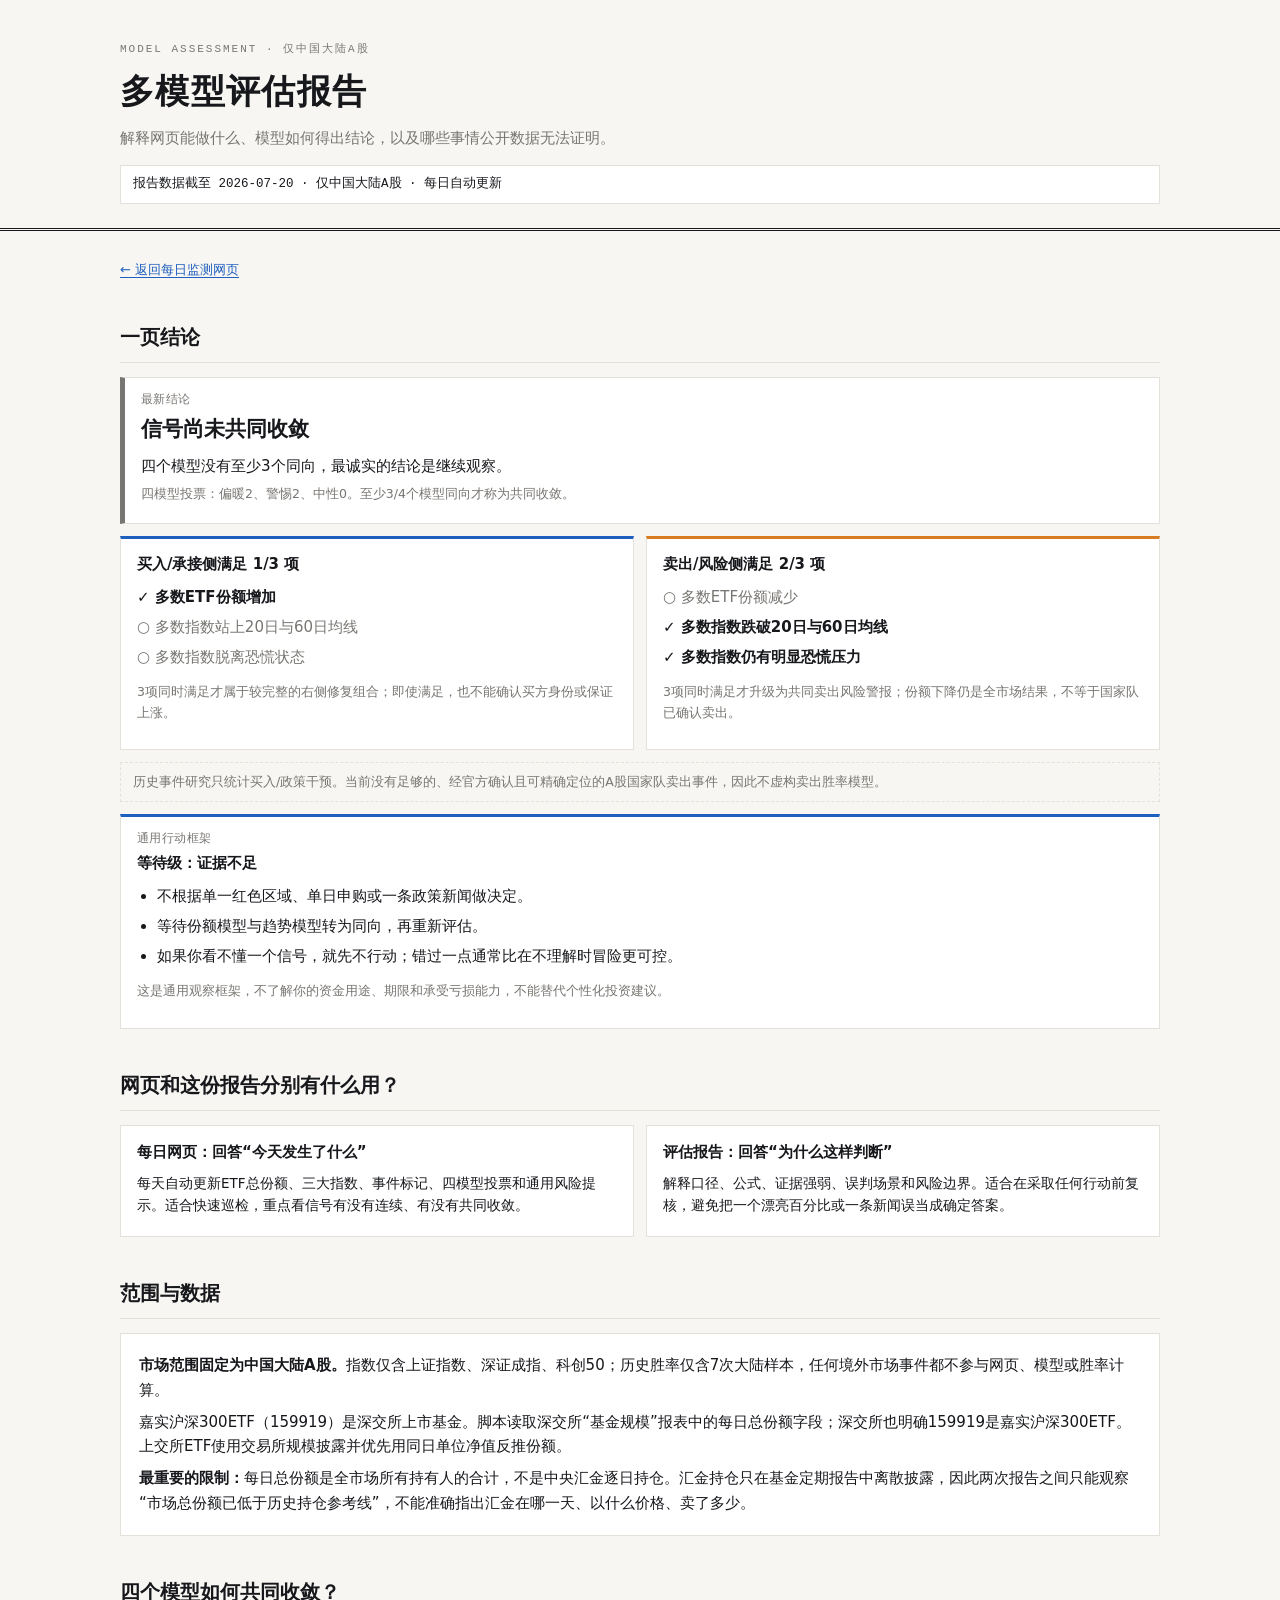
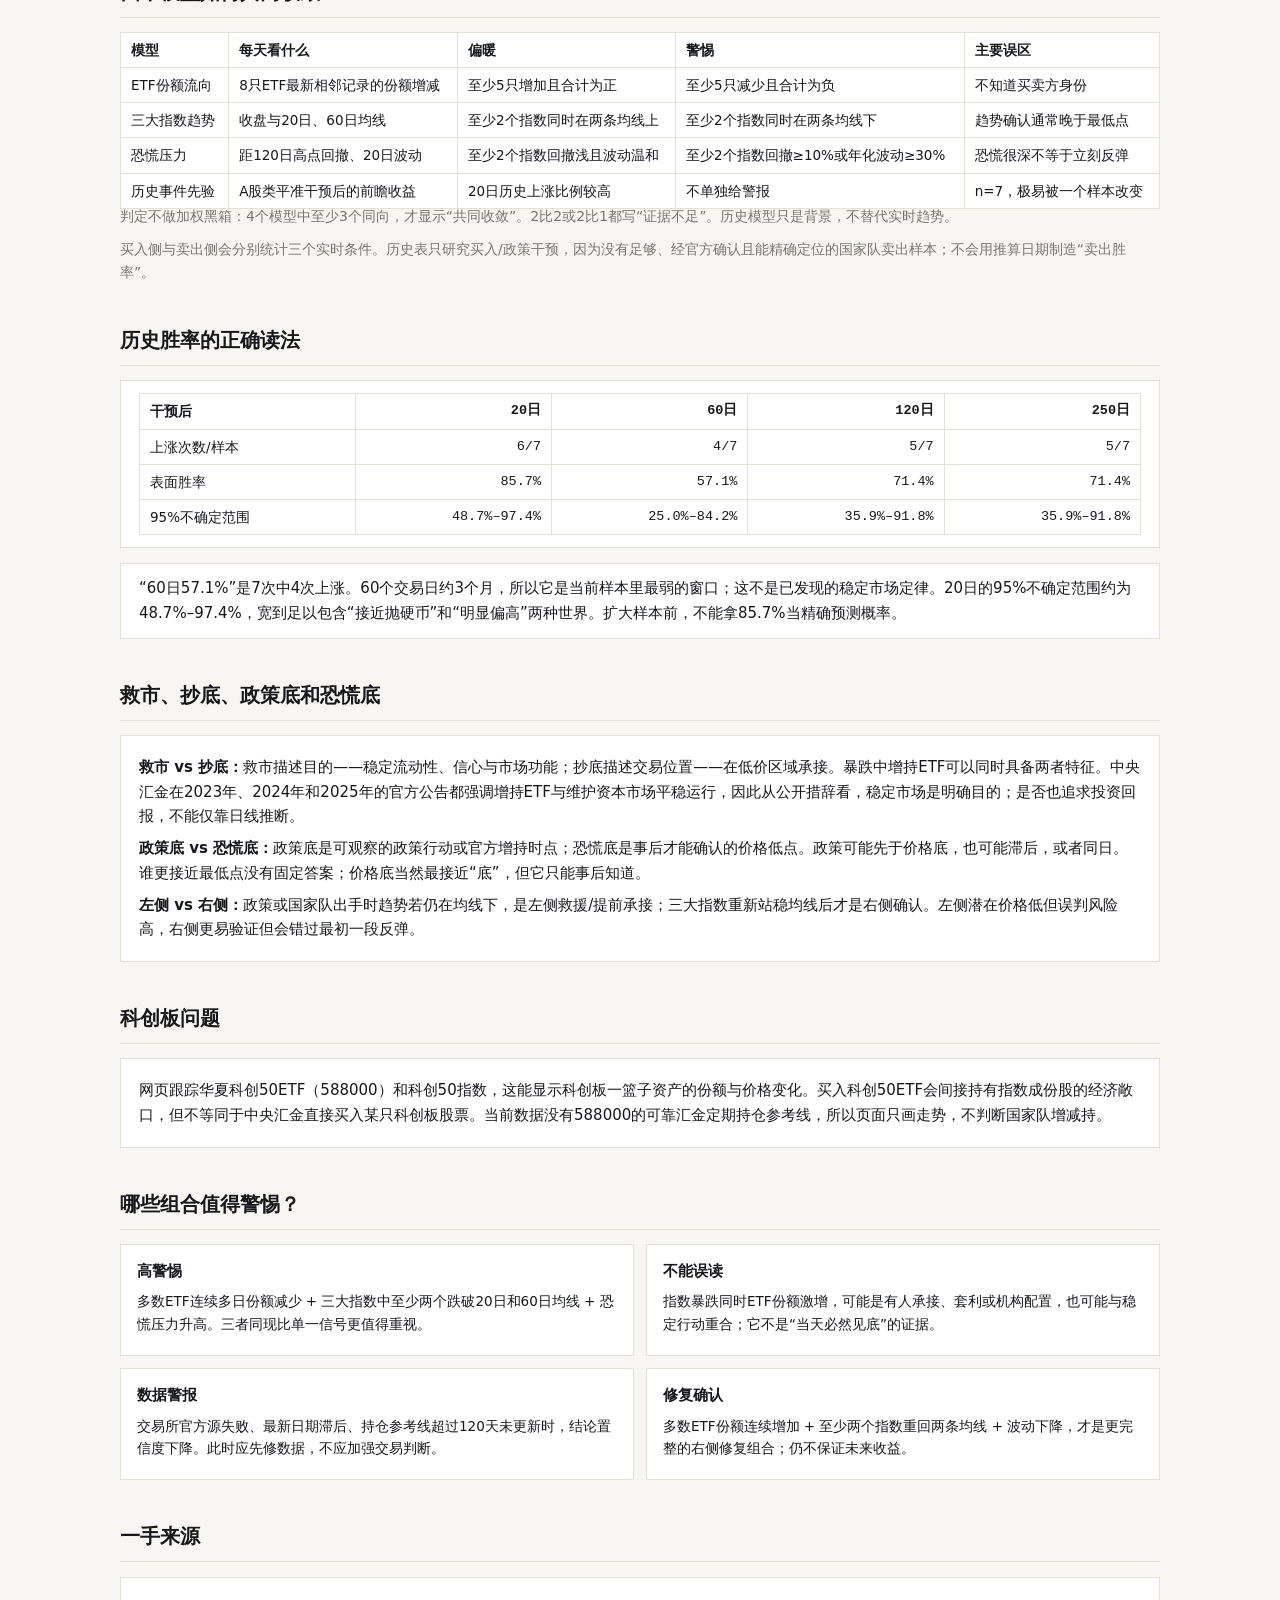
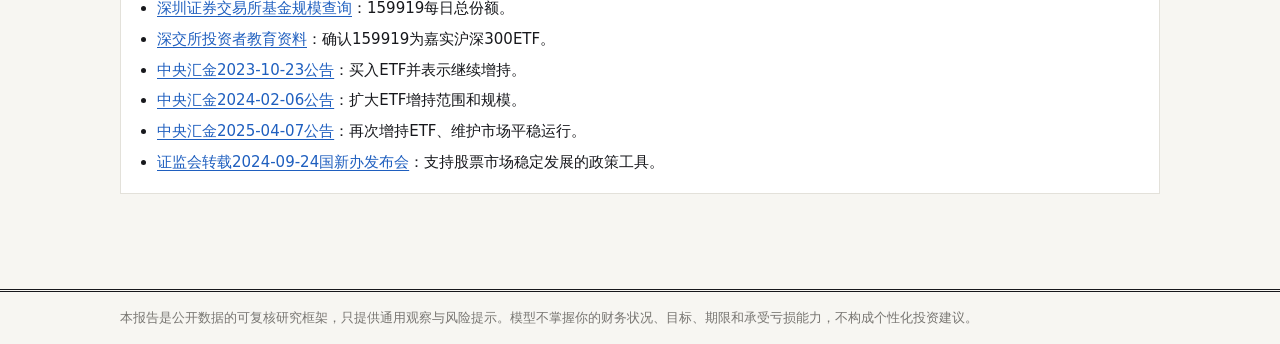
==== report.html @ 359e1cd1 "feat: add beginner-friendly two-sided A-share assessment" ====
<!DOCTYPE html>
<html lang="zh-CN">
<head>
<meta charset="UTF-8">
<meta name="viewport" content="width=device-width, initial-scale=1.0">
<title>A股平准干预 · 模型评估报告</title>
<link rel="stylesheet" href="assets/style.css">
</head>
<body>
<header class="masthead">
  <div class="masthead-inner">
    <p class="eyebrow">MODEL ASSESSMENT · 仅中国大陆A股</p>
    <h1>多模型评估报告</h1>
    <p class="subtitle">解释网页能做什么、模型如何得出结论，以及哪些事情公开数据无法证明。</p>
    <p class="statusline" id="report-status">读取最新评估中…</p>
  </div>
</header>

<main class="report-main">
  <p><a class="text-link" href="index.html">← 返回每日监测网页</a></p>

  <section aria-labelledby="r-summary">
    <h2 id="r-summary">一页结论</h2>
    <div id="report-summary" class="assessment"><p class="empty">加载中…</p></div>
  </section>

  <section aria-labelledby="r-purpose">
    <h2 id="r-purpose">网页和这份报告分别有什么用？</h2>
    <div class="explain-grid">
      <article class="explain-card">
        <h3>每日网页：回答“今天发生了什么”</h3>
        <p>每天自动更新ETF总份额、三大指数、事件标记、四模型投票和通用风险提示。适合快速巡检，重点看信号有没有连续、有没有共同收敛。</p>
      </article>
      <article class="explain-card">
        <h3>评估报告：回答“为什么这样判断”</h3>
        <p>解释口径、公式、证据强弱、误判场景和风险边界。适合在采取任何行动前复核，避免把一个漂亮百分比或一条新闻误当成确定答案。</p>
      </article>
    </div>
  </section>

  <section aria-labelledby="r-scope">
    <h2 id="r-scope">范围与数据</h2>
    <div class="report-prose">
      <p><strong>市场范围固定为中国大陆A股。</strong>指数仅含上证指数、深证成指、科创50；历史胜率仅含7次大陆样本，任何境外市场事件都不参与网页、模型或胜率计算。</p>
      <p>嘉实沪深300ETF（159919）是深交所上市基金。脚本读取深交所“基金规模”报表中的每日总份额字段；深交所也明确159919是嘉实沪深300ETF。上交所ETF使用交易所规模披露并优先用同日单位净值反推份额。</p>
      <p><strong>最重要的限制：</strong>每日总份额是全市场所有持有人的合计，不是中央汇金逐日持仓。汇金持仓只在基金定期报告中离散披露，因此两次报告之间只能观察“市场总份额已低于历史持仓参考线”，不能准确指出汇金在哪一天、以什么价格、卖了多少。</p>
    </div>
  </section>

  <section aria-labelledby="r-models">
    <h2 id="r-models">四个模型如何共同收敛？</h2>
    <div class="table-scroll">
      <table class="study-table model-table">
        <tr><th>模型</th><th>每天看什么</th><th>偏暖</th><th>警惕</th><th>主要误区</th></tr>
        <tr><td>ETF份额流向</td><td>8只ETF最新相邻记录的份额增减</td><td>至少5只增加且合计为正</td><td>至少5只减少且合计为负</td><td>不知道买卖方身份</td></tr>
        <tr><td>三大指数趋势</td><td>收盘与20日、60日均线</td><td>至少2个指数同时在两条均线上</td><td>至少2个指数同时在两条均线下</td><td>趋势确认通常晚于最低点</td></tr>
        <tr><td>恐慌压力</td><td>距120日高点回撤、20日波动</td><td>至少2个指数回撤浅且波动温和</td><td>至少2个指数回撤≥10%或年化波动≥30%</td><td>恐慌很深不等于立刻反弹</td></tr>
        <tr><td>历史事件先验</td><td>A股类平准干预后的前瞻收益</td><td>20日历史上涨比例较高</td><td>不单独给警报</td><td>n=7，极易被一个样本改变</td></tr>
      </table>
    </div>
    <p class="lead">判定不做加权黑箱：4个模型中至少3个同向，才显示“共同收敛”。2比2或2比1都写“证据不足”。历史模型只是背景，不替代实时趋势。</p>
    <p class="lead">买入侧与卖出侧会分别统计三个实时条件。历史表只研究买入/政策干预，因为没有足够、经官方确认且能精确定位的国家队卖出样本；不会用推算日期制造“卖出胜率”。</p>
  </section>

  <section aria-labelledby="r-history">
    <h2 id="r-history">历史胜率的正确读法</h2>
    <div id="report-history" class="report-prose"><p class="empty">加载中…</p></div>
    <p class="report-prose">“60日57.1%”是7次中4次上涨。60个交易日约3个月，所以它是当前样本里最弱的窗口；这不是已发现的稳定市场定律。20日的95%不确定范围约为48.7%–97.4%，宽到足以包含“接近抛硬币”和“明显偏高”两种世界。扩大样本前，不能拿85.7%当精确预测概率。</p>
  </section>

  <section aria-labelledby="r-rescue">
    <h2 id="r-rescue">救市、抄底、政策底和恐慌底</h2>
    <div class="report-prose">
      <p><strong>救市 vs 抄底：</strong>救市描述目的——稳定流动性、信心与市场功能；抄底描述交易位置——在低价区域承接。暴跌中增持ETF可以同时具备两者特征。中央汇金在2023年、2024年和2025年的官方公告都强调增持ETF与维护资本市场平稳运行，因此从公开措辞看，稳定市场是明确目的；是否也追求投资回报，不能仅靠日线推断。</p>
      <p><strong>政策底 vs 恐慌底：</strong>政策底是可观察的政策行动或官方增持时点；恐慌底是事后才能确认的价格低点。政策可能先于价格底，也可能滞后，或者同日。谁更接近最低点没有固定答案；价格底当然最接近“底”，但它只能事后知道。</p>
      <p><strong>左侧 vs 右侧：</strong>政策或国家队出手时趋势若仍在均线下，是左侧救援/提前承接；三大指数重新站稳均线后才是右侧确认。左侧潜在价格低但误判风险高，右侧更易验证但会错过最初一段反弹。</p>
    </div>
  </section>

  <section aria-labelledby="r-star">
    <h2 id="r-star">科创板问题</h2>
    <div class="report-prose">
      <p>网页跟踪华夏科创50ETF（588000）和科创50指数，这能显示科创板一篮子资产的份额与价格变化。买入科创50ETF会间接持有指数成份股的经济敞口，但不等同于中央汇金直接买入某只科创板股票。当前数据没有588000的可靠汇金定期持仓参考线，所以页面只画走势，不判断国家队增减持。</p>
    </div>
  </section>

  <section aria-labelledby="r-alert">
    <h2 id="r-alert">哪些组合值得警惕？</h2>
    <div class="alert-grid">
      <article class="explain-card"><h3>高警惕</h3><p>多数ETF连续多日份额减少 + 三大指数中至少两个跌破20日和60日均线 + 恐慌压力升高。三者同现比单一信号更值得重视。</p></article>
      <article class="explain-card"><h3>不能误读</h3><p>指数暴跌同时ETF份额激增，可能是有人承接、套利或机构配置，也可能与稳定行动重合；它不是“当天必然见底”的证据。</p></article>
      <article class="explain-card"><h3>数据警报</h3><p>交易所官方源失败、最新日期滞后、持仓参考线超过120天未更新时，结论置信度下降。此时应先修数据，不应加强交易判断。</p></article>
      <article class="explain-card"><h3>修复确认</h3><p>多数ETF份额连续增加 + 至少两个指数重回两条均线 + 波动下降，才是更完整的右侧修复组合；仍不保证未来收益。</p></article>
    </div>
  </section>

  <section aria-labelledby="r-sources">
    <h2 id="r-sources">一手来源</h2>
    <ul class="source-list">
      <li><a href="https://fund.szse.cn/marketdata/fundslist/index.html">深圳证券交易所基金规模查询</a>：159919每日总份额。</li>
      <li><a href="https://investor.szse.cn/institute/rules/t20230316_599258.html">深交所投资者教育资料</a>：确认159919为嘉实沪深300ETF。</li>
      <li><a href="https://www.huijin-inv.cn/huijin-inv/c100074/2023-10/1002226.shtml">中央汇金2023-10-23公告</a>：买入ETF并表示继续增持。</li>
      <li><a href="https://www.huijin-inv.cn/huijin-inv/c100077/2024-02/1002262.shtml">中央汇金2024-02-06公告</a>：扩大ETF增持范围和规模。</li>
      <li><a href="https://www.huijin-inv.cn/huijin-inv/SC20252/2025-04/1002841.shtml">中央汇金2025-04-07公告</a>：再次增持ETF、维护市场平稳运行。</li>
      <li><a href="https://www.csrc.gov.cn/csrc/c106311/c7508374/content.shtml">证监会转载2024-09-24国新办发布会</a>：支持股票市场稳定发展的政策工具。</li>
    </ul>
  </section>
</main>

<footer><p>本报告是公开数据的可复核研究框架，只提供通用观察与风险提示。模型不掌握你的财务状况、目标、期限和承受亏损能力，不构成个性化投资建议。</p></footer>
<script src="assets/report.js?v=20260721"></script>
</body>
</html>
---- assets/style.css ----
/* 平准基金观测站 —— 数据终端风格
   纸白/墨色为底，仅保留信号色：蓝(偏暖/政策) 红(恐慌) 橙(风险) 紫(政策事件) */
:root {
  --paper: #f7f6f2;
  --surface: #ffffff;
  --ink: #17181c;
  --muted: #787672;
  --line: #e3e1da;
  --blue: #1f5fbf;
  --red: #d23b3b;
  --orange: #d97b1f;
  --violet: #5b48b0;
  --mono: ui-monospace, "SF Mono", "Cascadia Mono", Consolas, monospace;
  --serif: "Songti SC", "Noto Serif SC", "SimSun", serif;
  --sans: system-ui, "PingFang SC", "Microsoft YaHei", "Noto Sans SC", sans-serif;
}
@media (prefers-color-scheme: dark) {
  :root {
    --paper: #101114; --surface: #1a1c20; --ink: #e8e7e3;
    --muted: #9a9891; --line: #2b2d33;
  }
}
* { box-sizing: border-box; }
body {
  margin: 0; background: var(--paper); color: var(--ink);
  font-family: var(--sans); line-height: 1.65; font-size: 15px;
}
.masthead { border-bottom: 3px double var(--ink); }
.masthead-inner { max-width: 1080px; margin: 0 auto; padding: 40px 20px 24px; }
.eyebrow {
  font-family: var(--mono); font-size: 11px; letter-spacing: .18em;
  color: var(--muted); margin: 0 0 6px;
}
h1 { font-family: var(--serif); font-size: 34px; margin: 0 0 6px; letter-spacing: .04em; }
.subtitle { margin: 0; color: var(--muted); }
.statusline {
  font-family: var(--mono); font-size: 12.5px; margin: 14px 0 0;
  padding: 8px 12px; background: var(--surface); border: 1px solid var(--line);
}
main { max-width: 1080px; margin: 0 auto; padding: 8px 20px 40px; }
.scope-banner {
  margin: 18px 0 0; padding: 12px 15px; background: color-mix(in srgb, var(--blue) 7%, var(--surface));
  border-left: 4px solid var(--blue); font-size: 13.5px;
}
h2 {
  font-family: var(--serif); font-size: 20px; margin: 40px 0 14px;
  padding-bottom: 8px; border-bottom: 1px solid var(--line);
}
.h-note { font-family: var(--sans); font-size: 12.5px; font-weight: 400; color: var(--muted); margin-left: 8px; }
.section-heading { display: flex; align-items: baseline; justify-content: space-between; gap: 16px; border-bottom: 1px solid var(--line); margin-top: 40px; }
.section-heading h2 { border: 0; margin: 0; }
.text-link, .lead a { color: var(--blue); text-underline-offset: 3px; }
.text-link { font-size: 13px; white-space: nowrap; }
.lead { color: var(--muted); font-size: 14px; margin: -4px 0 14px; }
.cards { display: grid; grid-template-columns: repeat(auto-fit, minmax(190px, 1fr)); gap: 12px; margin-top: 24px; }
.card { background: var(--surface); border: 1px solid var(--line); padding: 14px 16px; }
.card .k { font-size: 12.5px; color: var(--muted); margin: 0 0 2px; }
.card .v { font-family: var(--mono); font-size: 22px; margin: 0; }
.card .v.red { color: var(--red); }
.chart-grid { display: grid; grid-template-columns: repeat(auto-fit, minmax(440px, 1fr)); gap: 16px; }
.chart-grid.one-col { grid-template-columns: 1fr; }
.chart-box { background: var(--surface); border: 1px solid var(--line); padding: 10px 6px 2px; }
.chart-box .chart-title { font-size: 13.5px; margin: 2px 10px 0; display: flex; justify-content: space-between; gap: 12px; }
.chart-box .chart-title .badge { font-family: var(--mono); font-size: 12px; color: var(--red); }
.chart-meta { display: flex; flex-direction: column; align-items: flex-end; line-height: 1.35; }
.source-note { color: var(--muted); font-size: 10.5px; white-space: nowrap; }
.chart { width: 100%; height: 260px; }
.chart.tall { height: 340px; }
.explain-grid, .model-grid { display: grid; grid-template-columns: repeat(2, minmax(0, 1fr)); gap: 12px; }
.explain-card, .model-card, .star-note, .action-guide, .verdict {
  background: var(--surface); border: 1px solid var(--line); padding: 14px 16px;
}
.explain-card h3, .model-card h3, .star-note h3, .action-guide h3, .verdict h3 {
  font-size: 15px; margin: 0 0 7px;
}
.explain-card p, .model-card p, .star-note p { margin: 6px 0; font-size: 13.5px; }
.term, .rule, .boundary { color: var(--muted); font-size: 12.5px !important; }
.assessment { display: grid; gap: 12px; }
.two-sided-grid { display: grid; grid-template-columns: repeat(2, minmax(0, 1fr)); gap: 12px; }
.side-card { background: var(--surface); border: 1px solid var(--line); border-top: 3px solid var(--blue); padding: 13px 16px; }
.side-card.sell { border-top-color: var(--orange); }
.side-card h3 { font-size: 15px; margin: 0 0 7px; }
.side-card ul { list-style: none; margin: 8px 0; padding: 0; }
.side-card li { margin: 5px 0; }
.side-card .met { font-weight: 650; }
.side-card .not-met { color: var(--muted); }
.history-boundary { margin: 0; padding: 9px 12px; color: var(--muted); border: 1px dashed var(--line); font-size: 12.5px; }
.verdict { border-left: 5px solid var(--muted); }
.verdict.repair { border-left-color: var(--blue); }
.verdict.risk { border-left-color: var(--red); }
.verdict h3 { font-family: var(--serif); font-size: 21px; }
.verdict p { margin: 5px 0; }
.verdict-k { margin: 0 0 5px !important; color: var(--muted); font: 11.5px var(--mono); letter-spacing: .04em; }
.model-head { display: flex; align-items: flex-start; justify-content: space-between; gap: 8px; }
.vote { border: 1px solid var(--line); border-radius: 99px; padding: 1px 8px; font-size: 11px; white-space: nowrap; }
.model-card.support .vote { color: var(--blue); border-color: color-mix(in srgb, var(--blue) 45%, var(--line)); }
.model-card.risk .vote { color: var(--red); border-color: color-mix(in srgb, var(--red) 45%, var(--line)); }
.model-title { font-weight: 650; }
.action-guide { border-top: 3px solid var(--blue); }
.action-guide ul { margin: 8px 0; padding-left: 20px; }
.action-guide li { margin: 5px 0; }
.star-note { background: color-mix(in srgb, var(--violet) 5%, var(--surface)); }
.study-plain { background: color-mix(in srgb, var(--blue) 6%, var(--surface)); border-left: 4px solid var(--blue); padding: 12px 14px; margin-bottom: 12px; font-size: 13.5px; }
.report-main > p:first-child { margin-top: 18px; }
.report-prose { background: var(--surface); border: 1px solid var(--line); padding: 12px 18px; }
.report-prose p { margin: 7px 0; }
.alert-grid { display: grid; grid-template-columns: repeat(2, minmax(0, 1fr)); gap: 12px; }
.source-list { background: var(--surface); border: 1px solid var(--line); padding: 12px 18px 12px 36px; }
.source-list li { margin: 6px 0; }
.source-list a { color: var(--blue); text-underline-offset: 3px; }
.table-scroll { overflow-x: auto; }
.model-table { min-width: 760px; }
.model-table th, .model-table td { text-align: left !important; font-family: var(--sans) !important; }
table.study-table { width: 100%; border-collapse: collapse; font-size: 13.5px; background: var(--surface); }
table.study-table th, table.study-table td {
  border: 1px solid var(--line); padding: 6px 10px; text-align: right;
  font-family: var(--mono);
}
table.study-table th:first-child, table.study-table td:first-child { text-align: left; font-family: var(--sans); }
table.study-table caption { text-align: left; font-size: 12.5px; color: var(--muted); padding: 6px 0; caption-side: bottom; }
.pos { color: var(--red); }   /* A股惯例: 红涨 */
.neg { color: #1e7d3c; }      /* 绿跌 */
.comment { background: var(--surface); border: 1px solid var(--line); padding: 4px 18px; margin-bottom: 12px; }
.comment h3 { font-family: var(--mono); font-size: 14px; }
.empty { color: var(--muted); }
footer { border-top: 3px double var(--ink); margin-top: 40px; }
footer p { max-width: 1080px; margin: 0 auto; padding: 16px 20px; font-size: 12.5px; color: var(--muted); }
.warn { color: var(--orange); font-weight: 600; }
code { font-family: var(--mono); background: var(--surface); border: 1px solid var(--line); padding: 1px 5px; font-size: 12.5px; }
:focus-visible { outline: 2px solid var(--blue); outline-offset: 2px; }
@media (prefers-reduced-motion: reduce) { * { animation: none !important; transition: none !important; } }
@media (max-width: 720px) {
  .explain-grid, .model-grid, .alert-grid, .two-sided-grid { grid-template-columns: 1fr; }
  .section-heading { align-items: flex-start; flex-direction: column; gap: 0; padding-bottom: 8px; }
  .chart-box .chart-title { align-items: flex-start; }
  .chart-meta { max-width: 50%; }
}
@media (max-width: 520px) {
  .chart-grid { grid-template-columns: 1fr; }
  h1 { font-size: 27px; }
  .h-note { display: block; margin: 4px 0 0; }
  table.study-table { font-size: 11px; }
  table.study-table th, table.study-table td { padding: 5px 4px; }
}
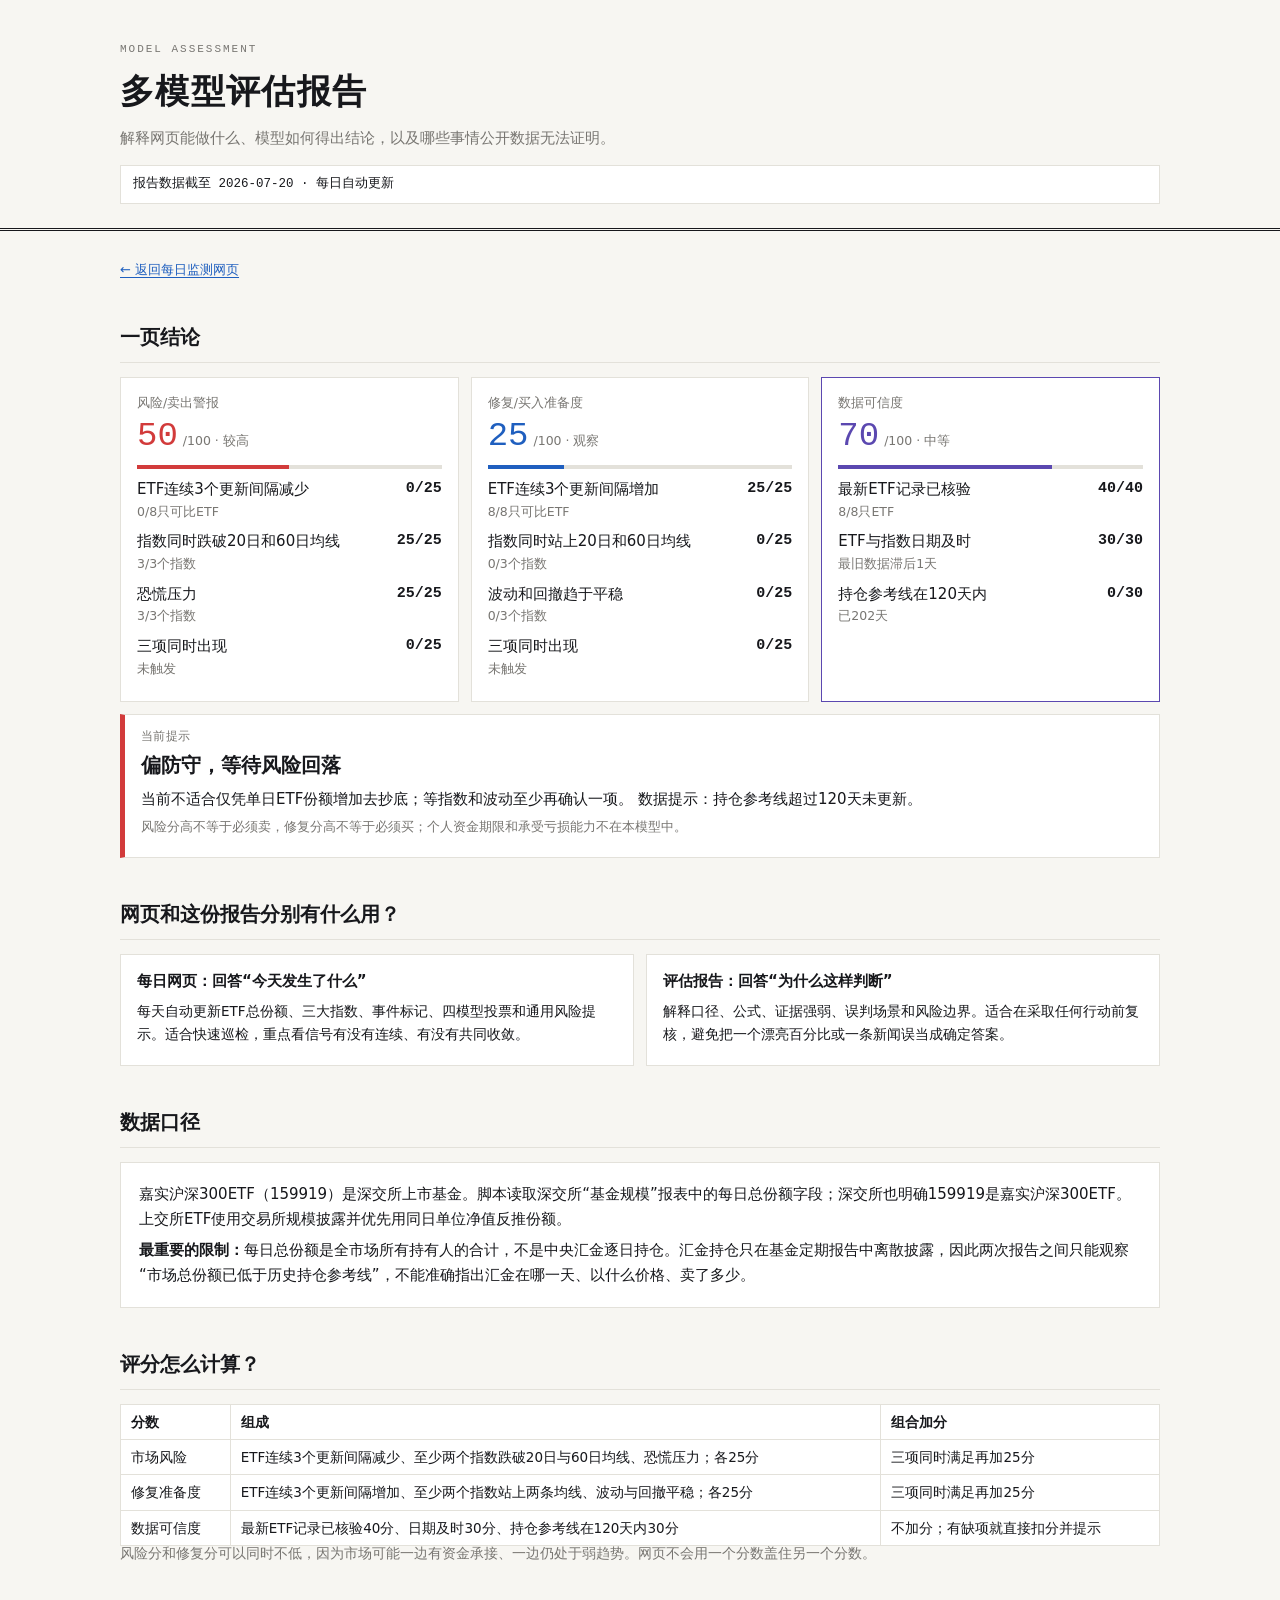
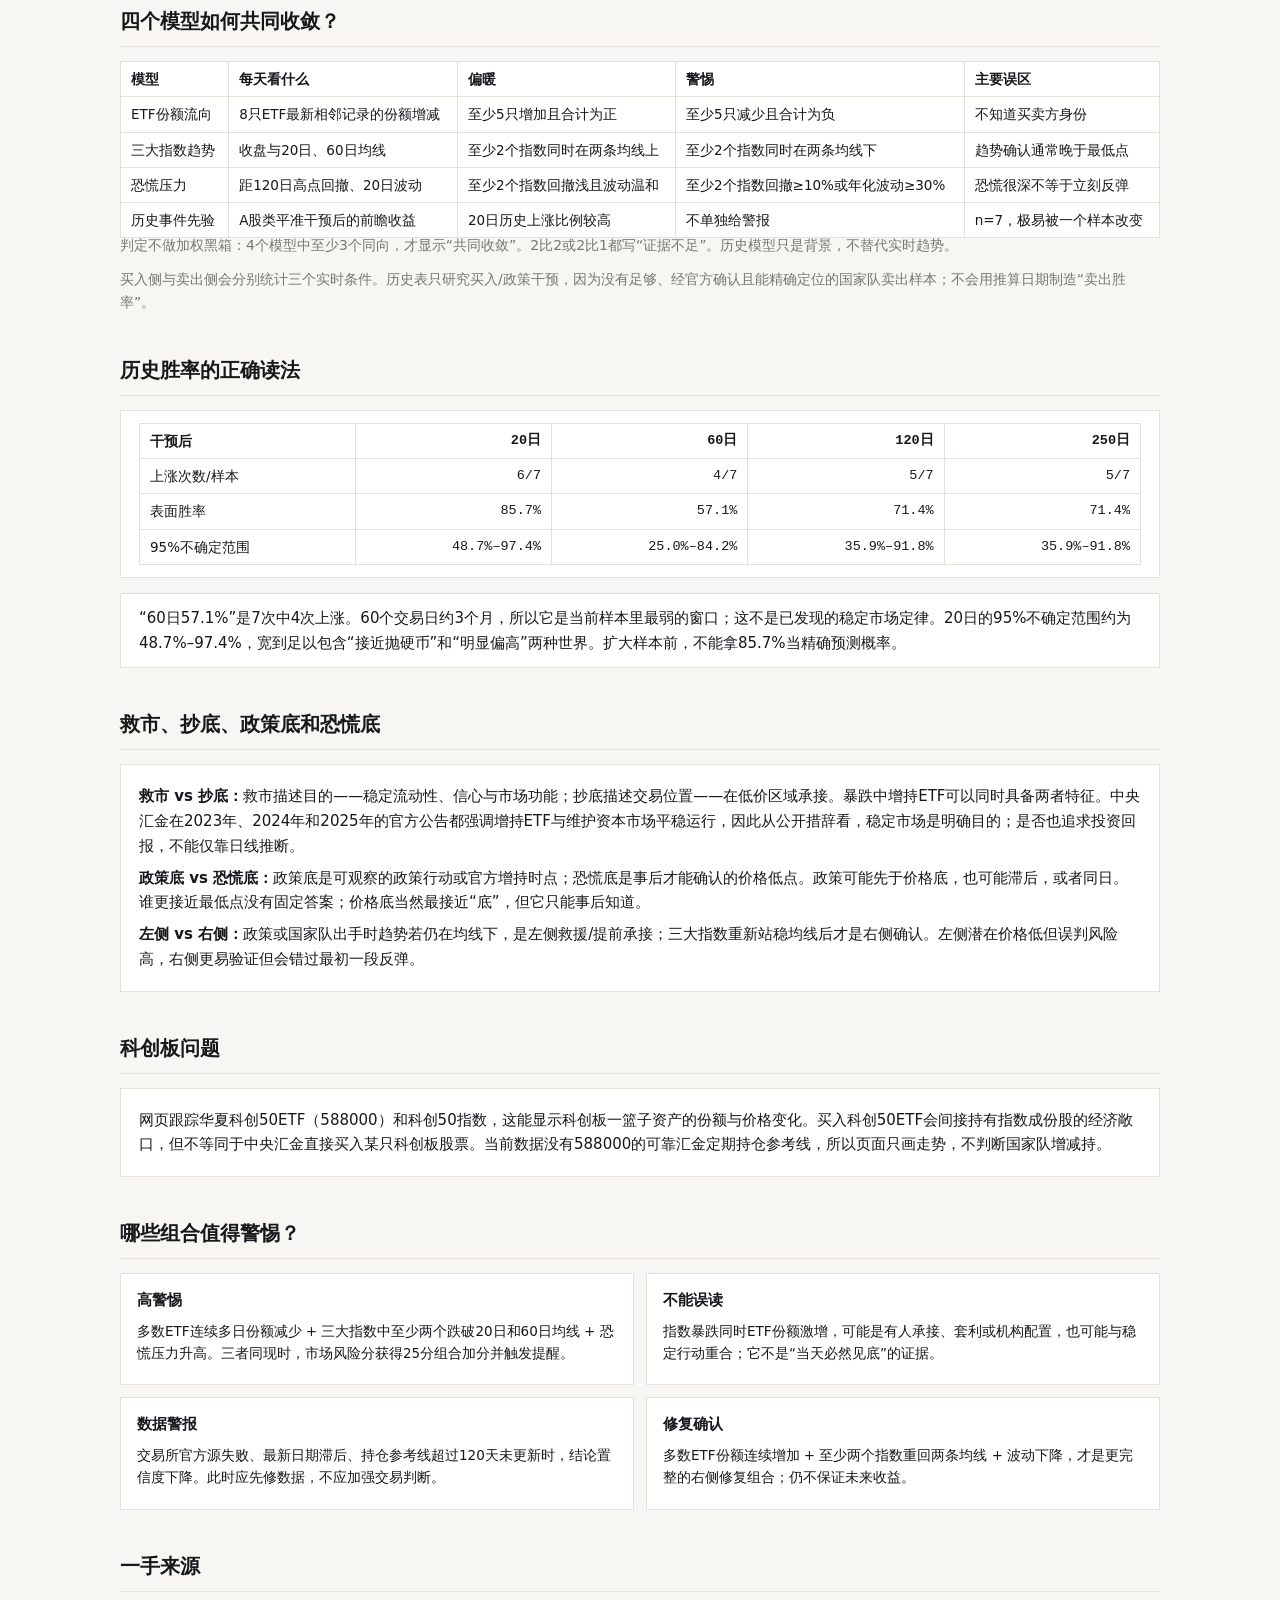
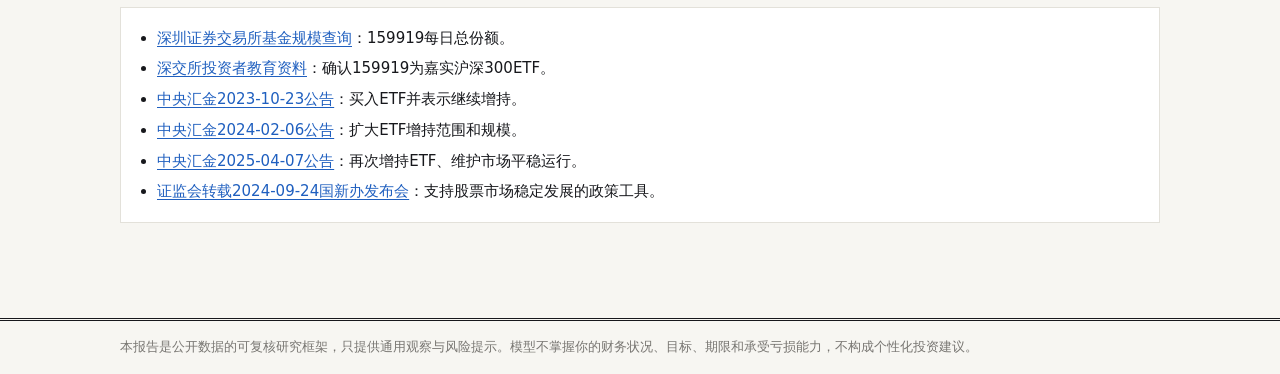
==== commit cd354deb: "Add daily risk and repair scoring" ====
--- a/report.html
+++ b/report.html
@@ -4,12 +4,12 @@
 <meta charset="UTF-8">
 <meta name="viewport" content="width=device-width, initial-scale=1.0">
 <title>A股平准干预 · 模型评估报告</title>
-<link rel="stylesheet" href="assets/style.css">
+<link rel="stylesheet" href="assets/style.css?v=20260721-score1">
 </head>
 <body>
 <header class="masthead">
   <div class="masthead-inner">
-    <p class="eyebrow">MODEL ASSESSMENT · 仅中国大陆A股</p>
+    <p class="eyebrow">MODEL ASSESSMENT</p>
     <h1>多模型评估报告</h1>
     <p class="subtitle">解释网页能做什么、模型如何得出结论，以及哪些事情公开数据无法证明。</p>
     <p class="statusline" id="report-status">读取最新评估中…</p>
@@ -39,12 +39,24 @@
   </section>
 
   <section aria-labelledby="r-scope">
-    <h2 id="r-scope">范围与数据</h2>
+    <h2 id="r-scope">数据口径</h2>
     <div class="report-prose">
-      <p><strong>市场范围固定为中国大陆A股。</strong>指数仅含上证指数、深证成指、科创50；历史胜率仅含7次大陆样本，任何境外市场事件都不参与网页、模型或胜率计算。</p>
       <p>嘉实沪深300ETF（159919）是深交所上市基金。脚本读取深交所“基金规模”报表中的每日总份额字段；深交所也明确159919是嘉实沪深300ETF。上交所ETF使用交易所规模披露并优先用同日单位净值反推份额。</p>
       <p><strong>最重要的限制：</strong>每日总份额是全市场所有持有人的合计，不是中央汇金逐日持仓。汇金持仓只在基金定期报告中离散披露，因此两次报告之间只能观察“市场总份额已低于历史持仓参考线”，不能准确指出汇金在哪一天、以什么价格、卖了多少。</p>
     </div>
+  </section>
+
+  <section aria-labelledby="r-score">
+    <h2 id="r-score">评分怎么计算？</h2>
+    <div class="table-scroll">
+      <table class="study-table model-table">
+        <tr><th>分数</th><th>组成</th><th>组合加分</th></tr>
+        <tr><td>市场风险</td><td>ETF连续3个更新间隔减少、至少两个指数跌破20日与60日均线、恐慌压力；各25分</td><td>三项同时满足再加25分</td></tr>
+        <tr><td>修复准备度</td><td>ETF连续3个更新间隔增加、至少两个指数站上两条均线、波动与回撤平稳；各25分</td><td>三项同时满足再加25分</td></tr>
+        <tr><td>数据可信度</td><td>最新ETF记录已核验40分、日期及时30分、持仓参考线在120天内30分</td><td>不加分；有缺项就直接扣分并提示</td></tr>
+      </table>
+    </div>
+    <p class="lead">风险分和修复分可以同时不低，因为市场可能一边有资金承接、一边仍处于弱趋势。网页不会用一个分数盖住另一个分数。</p>
   </section>
 
   <section aria-labelledby="r-models">
@@ -87,7 +99,7 @@
   <section aria-labelledby="r-alert">
     <h2 id="r-alert">哪些组合值得警惕？</h2>
     <div class="alert-grid">
-      <article class="explain-card"><h3>高警惕</h3><p>多数ETF连续多日份额减少 + 三大指数中至少两个跌破20日和60日均线 + 恐慌压力升高。三者同现比单一信号更值得重视。</p></article>
+      <article class="explain-card"><h3>高警惕</h3><p>多数ETF连续多日份额减少 + 三大指数中至少两个跌破20日和60日均线 + 恐慌压力升高。三者同现时，市场风险分获得25分组合加分并触发提醒。</p></article>
       <article class="explain-card"><h3>不能误读</h3><p>指数暴跌同时ETF份额激增，可能是有人承接、套利或机构配置，也可能与稳定行动重合；它不是“当天必然见底”的证据。</p></article>
       <article class="explain-card"><h3>数据警报</h3><p>交易所官方源失败、最新日期滞后、持仓参考线超过120天未更新时，结论置信度下降。此时应先修数据，不应加强交易判断。</p></article>
       <article class="explain-card"><h3>修复确认</h3><p>多数ETF份额连续增加 + 至少两个指数重回两条均线 + 波动下降，才是更完整的右侧修复组合；仍不保证未来收益。</p></article>
@@ -108,6 +120,6 @@
 </main>
 
 <footer><p>本报告是公开数据的可复核研究框架，只提供通用观察与风险提示。模型不掌握你的财务状况、目标、期限和承受亏损能力，不构成个性化投资建议。</p></footer>
-<script src="assets/report.js?v=20260721"></script>
+<script src="assets/report.js?v=20260721-score1"></script>
 </body>
 </html>
--- a/assets/style.css
+++ b/assets/style.css
@@ -59,7 +59,10 @@
 .card .v.red { color: var(--red); }
 .chart-grid { display: grid; grid-template-columns: repeat(auto-fit, minmax(440px, 1fr)); gap: 16px; }
 .chart-grid.one-col { grid-template-columns: 1fr; }
-.chart-box { background: var(--surface); border: 1px solid var(--line); padding: 10px 6px 2px; }
+.chart-box {
+  min-width: 0; overflow: hidden;
+  background: var(--surface); border: 1px solid var(--line); padding: 10px 6px 2px;
+}
 .chart-box .chart-title { font-size: 13.5px; margin: 2px 10px 0; display: flex; justify-content: space-between; gap: 12px; }
 .chart-box .chart-title .badge { font-family: var(--mono); font-size: 12px; color: var(--red); }
 .chart-meta { display: flex; flex-direction: column; align-items: flex-end; line-height: 1.35; }
@@ -76,6 +79,33 @@
 .explain-card p, .model-card p, .star-note p { margin: 6px 0; font-size: 13.5px; }
 .term, .rule, .boundary { color: var(--muted); font-size: 12.5px !important; }
 .assessment { display: grid; gap: 12px; }
+.score-grid { display: grid; grid-template-columns: repeat(3, minmax(0, 1fr)); gap: 12px; }
+.score-card {
+  --score-color: var(--muted);
+  background: var(--surface); border: 1px solid var(--line); padding: 15px 16px;
+}
+.score-card.risk { --score-color: var(--red); }
+.score-card.repair { --score-color: var(--blue); }
+.score-card.confidence { --score-color: var(--violet); }
+.score-card.alert { border-color: var(--score-color); }
+.score-label { color: var(--muted); font-size: 12.5px; margin: 0; }
+.score-value { display: flex; align-items: baseline; gap: 5px; margin: 2px 0 8px; }
+.score-value strong { color: var(--score-color); font: 34px/1.2 var(--mono); }
+.score-value span { color: var(--muted); font-size: 12.5px; }
+.score-track { height: 4px; overflow: hidden; background: var(--line); }
+.score-track i { display: block; height: 100%; background: var(--score-color); }
+.score-card details { margin-top: 10px; color: var(--muted); font-size: 12px; }
+.score-card summary { cursor: pointer; }
+.score-card ul { list-style: none; margin: 8px 0 0; padding: 0; }
+.score-card li { display: grid; grid-template-columns: 1fr auto; column-gap: 8px; margin: 7px 0; }
+.score-card li strong { color: var(--ink); font-family: var(--mono); }
+.score-card li small { grid-column: 1 / -1; color: var(--muted); }
+.score-signal { --signal-color: var(--muted); background: var(--surface); border: 1px solid var(--line); border-left: 5px solid var(--signal-color); padding: 14px 16px; }
+.score-signal.risk_priority, .score-signal.defensive { --signal-color: var(--red); }
+.score-signal.repair_confirmed, .score-signal.watch_repair { --signal-color: var(--blue); }
+.score-signal.data_first { --signal-color: var(--orange); }
+.score-signal h3 { font-family: var(--serif); font-size: 20px; margin: 0 0 5px; }
+.score-signal p { margin: 5px 0; }
 .two-sided-grid { display: grid; grid-template-columns: repeat(2, minmax(0, 1fr)); gap: 12px; }
 .side-card { background: var(--surface); border: 1px solid var(--line); border-top: 3px solid var(--blue); padding: 13px 16px; }
 .side-card.sell { border-top-color: var(--orange); }
@@ -130,7 +160,7 @@
 :focus-visible { outline: 2px solid var(--blue); outline-offset: 2px; }
 @media (prefers-reduced-motion: reduce) { * { animation: none !important; transition: none !important; } }
 @media (max-width: 720px) {
-  .explain-grid, .model-grid, .alert-grid, .two-sided-grid { grid-template-columns: 1fr; }
+  .explain-grid, .model-grid, .alert-grid, .two-sided-grid, .score-grid { grid-template-columns: 1fr; }
   .section-heading { align-items: flex-start; flex-direction: column; gap: 0; padding-bottom: 8px; }
   .chart-box .chart-title { align-items: flex-start; }
   .chart-meta { max-width: 50%; }
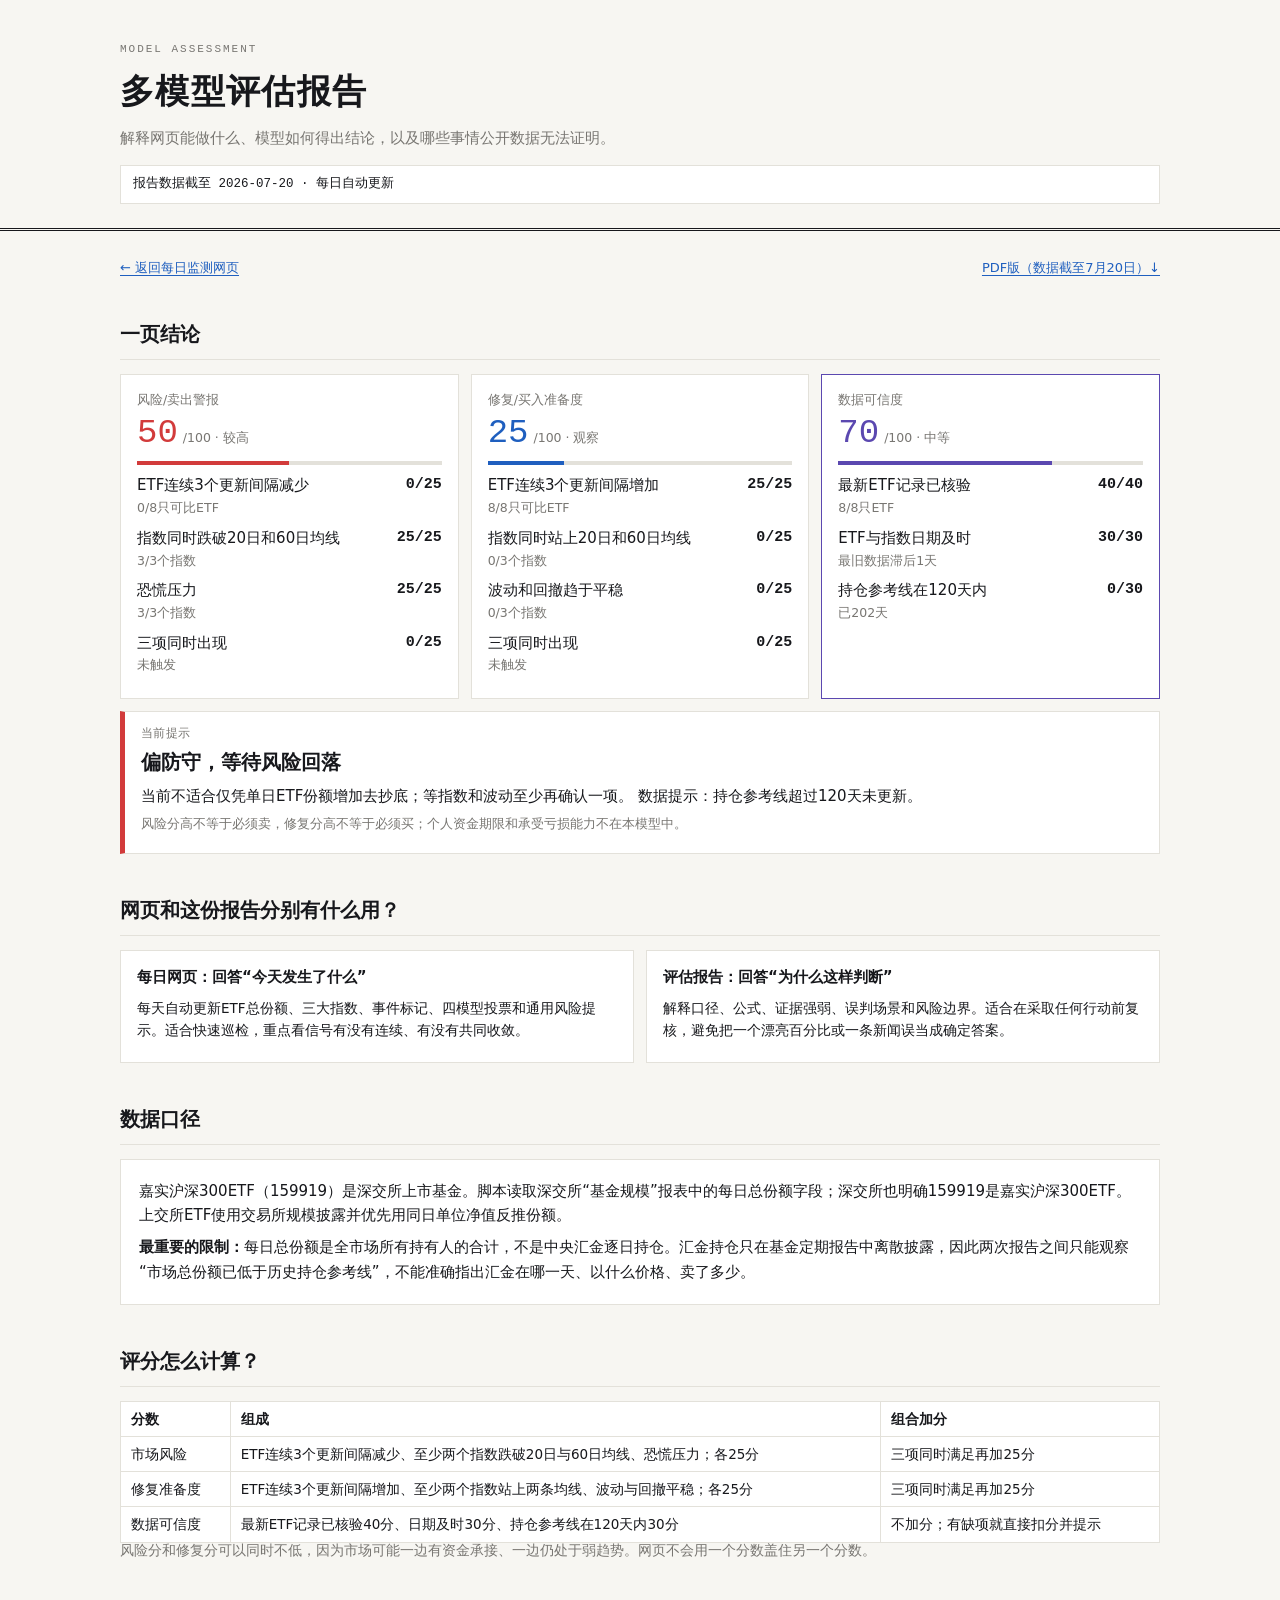
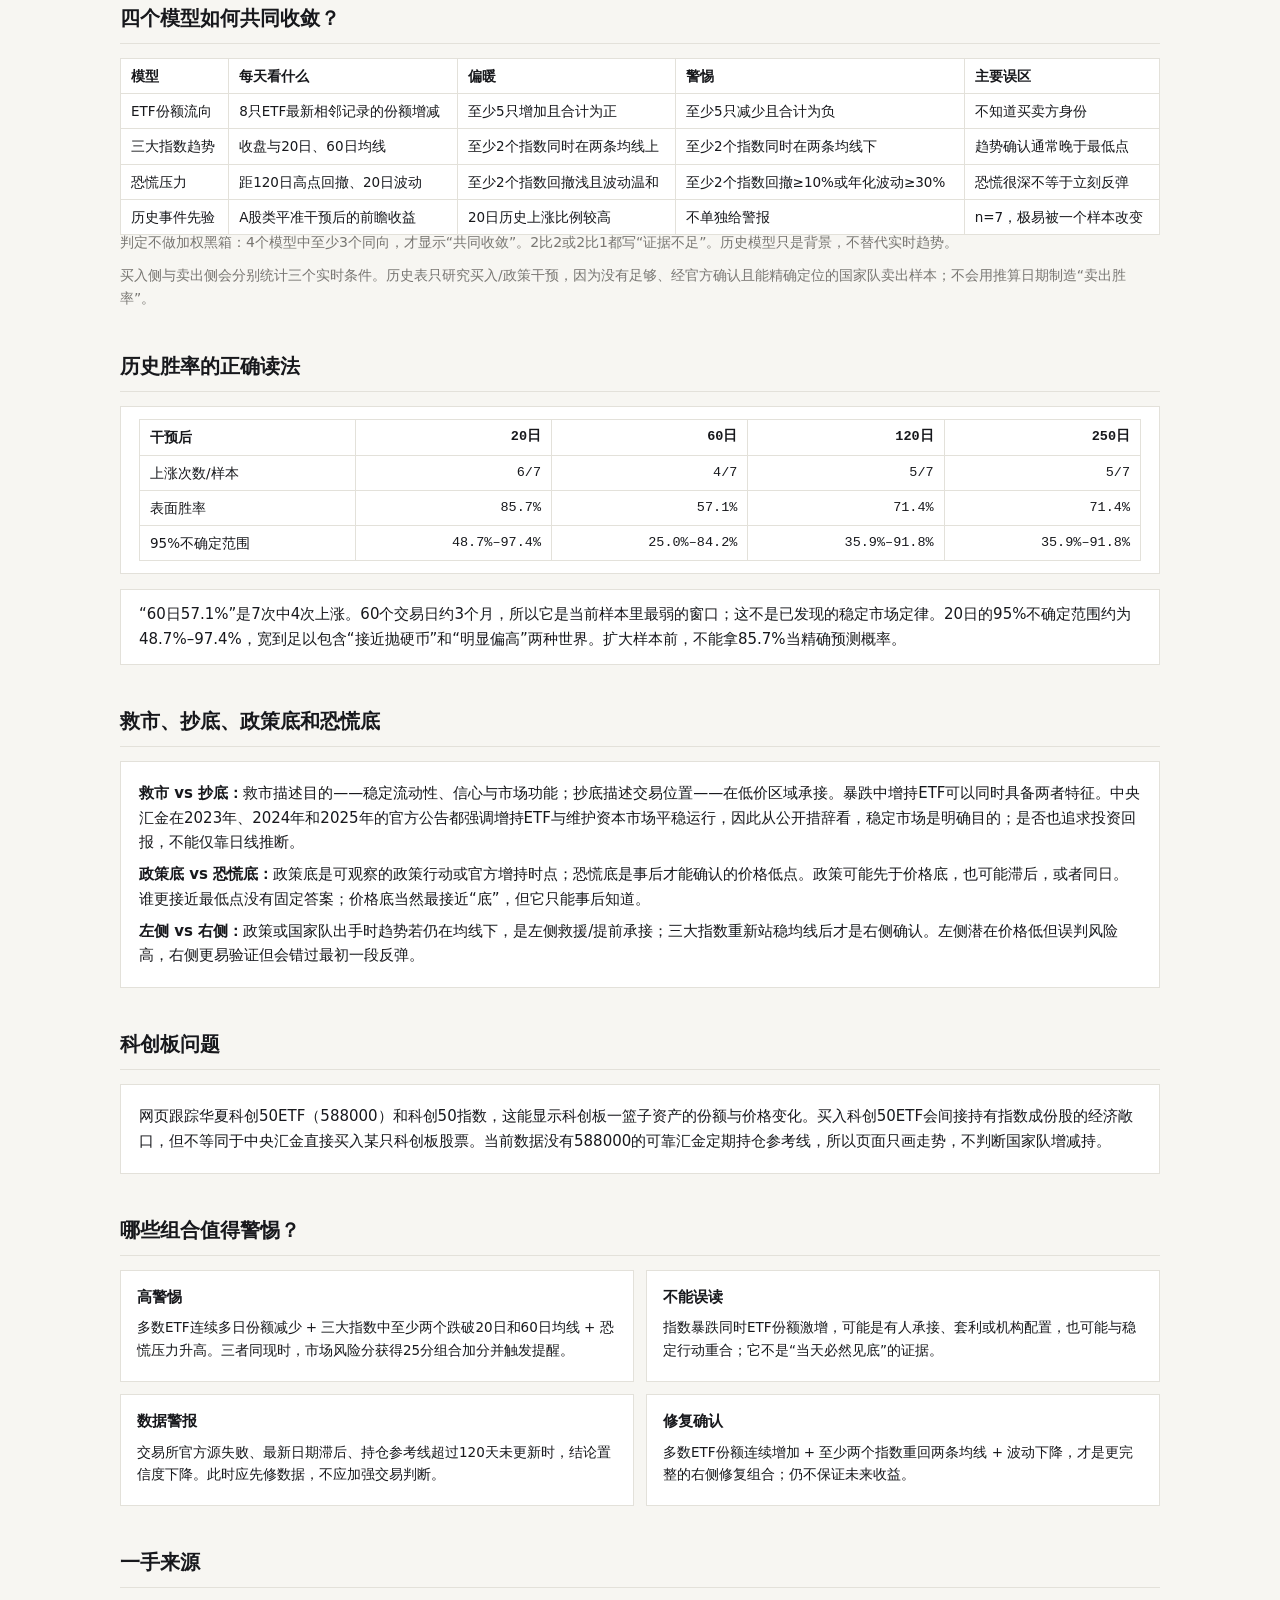
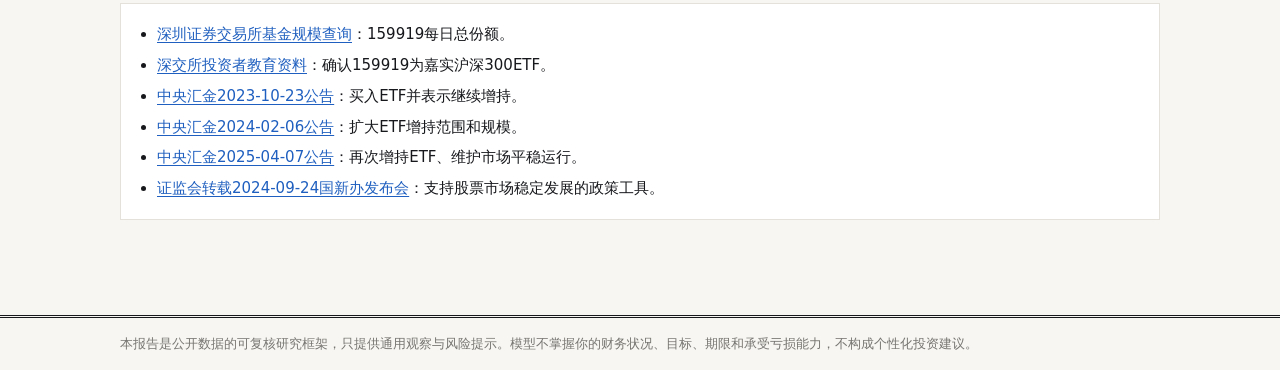
==== commit a8955278: "Add shareable assessment guide PDF" ====
--- a/report.html
+++ b/report.html
@@ -17,7 +17,7 @@
 </header>
 
 <main class="report-main">
-  <p><a class="text-link" href="index.html">← 返回每日监测网页</a></p>
+  <p class="report-nav"><a class="text-link" href="index.html">← 返回每日监测网页</a><a class="text-link" href="output/pdf/etf-monitor-assessment-guide.pdf" download>PDF版（数据截至7月20日）↓</a></p>
 
   <section aria-labelledby="r-summary">
     <h2 id="r-summary">一页结论</h2>
--- a/assets/style.css
+++ b/assets/style.css
@@ -49,6 +49,7 @@
 .h-note { font-family: var(--sans); font-size: 12.5px; font-weight: 400; color: var(--muted); margin-left: 8px; }
 .section-heading { display: flex; align-items: baseline; justify-content: space-between; gap: 16px; border-bottom: 1px solid var(--line); margin-top: 40px; }
 .section-heading h2 { border: 0; margin: 0; }
+.heading-links, .report-nav { display: flex; align-items: center; justify-content: space-between; gap: 16px; }
 .text-link, .lead a { color: var(--blue); text-underline-offset: 3px; }
 .text-link { font-size: 13px; white-space: nowrap; }
 .lead { color: var(--muted); font-size: 14px; margin: -4px 0 14px; }
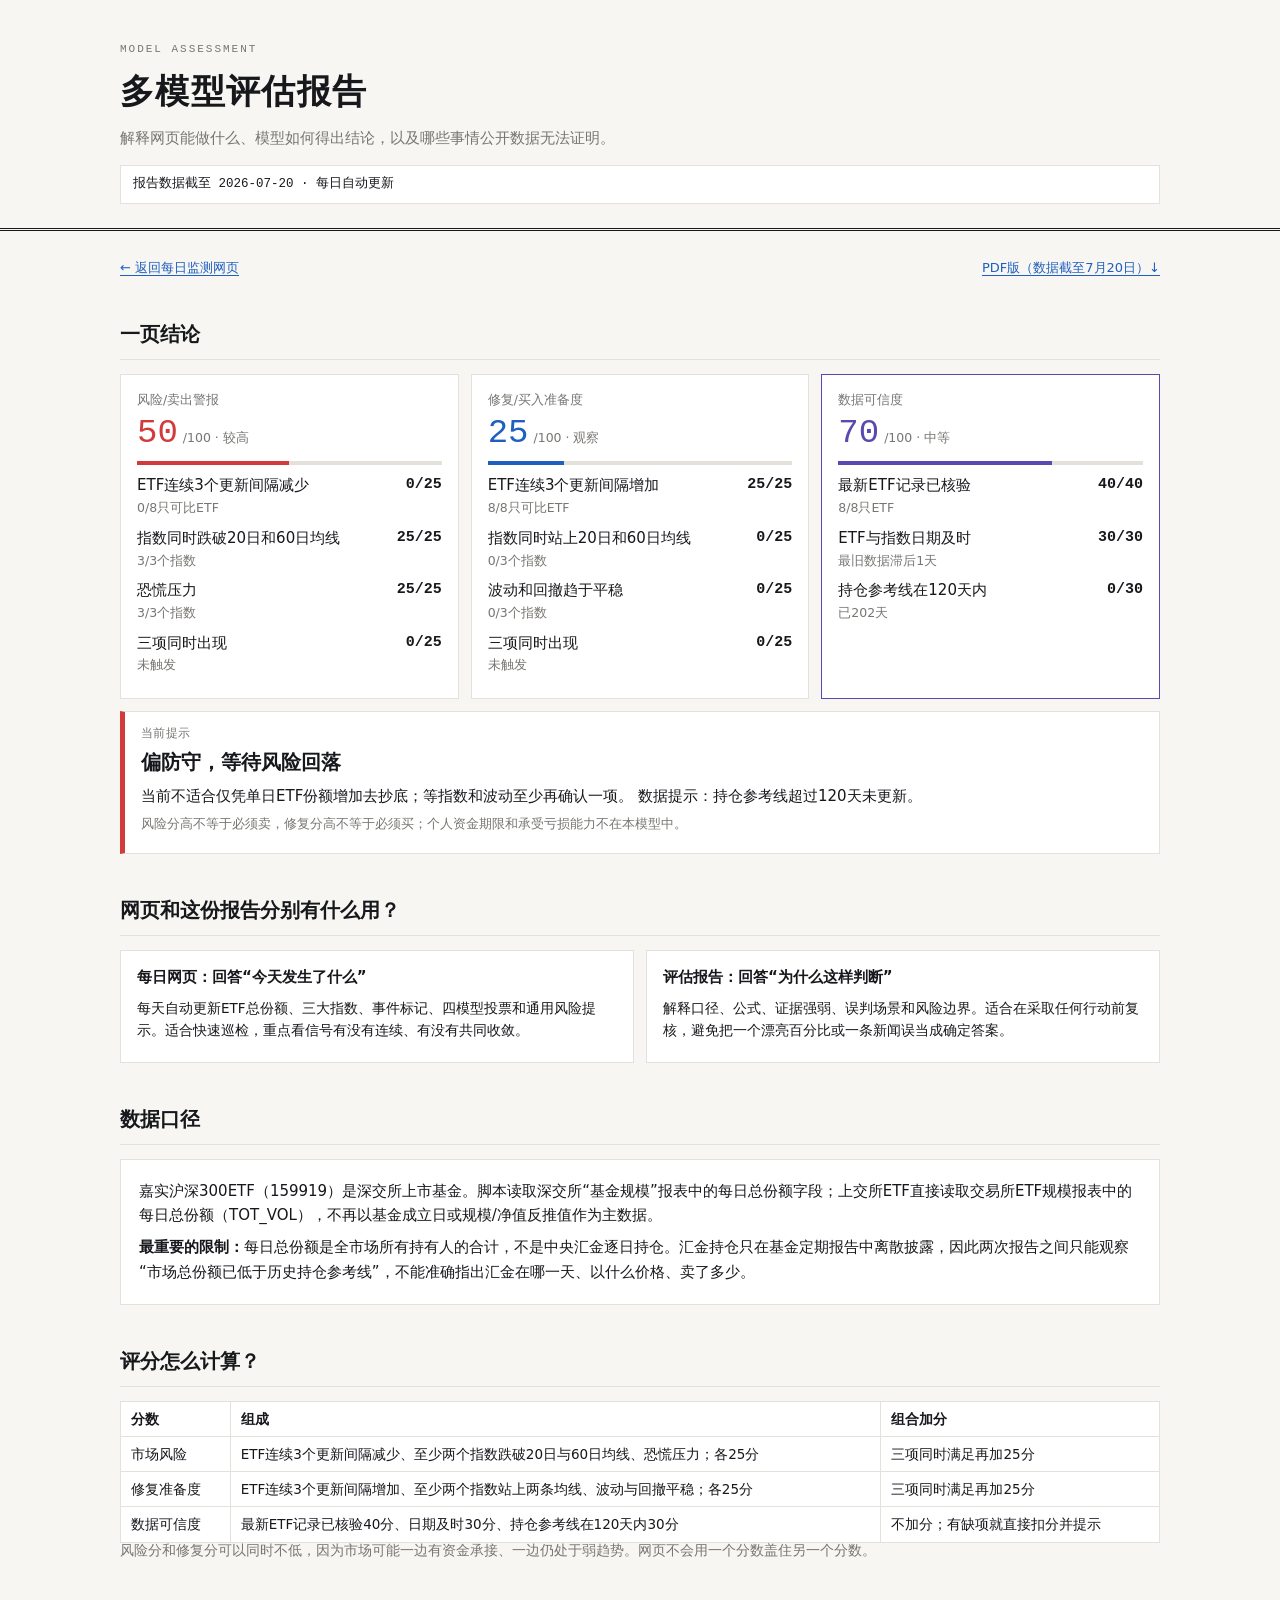
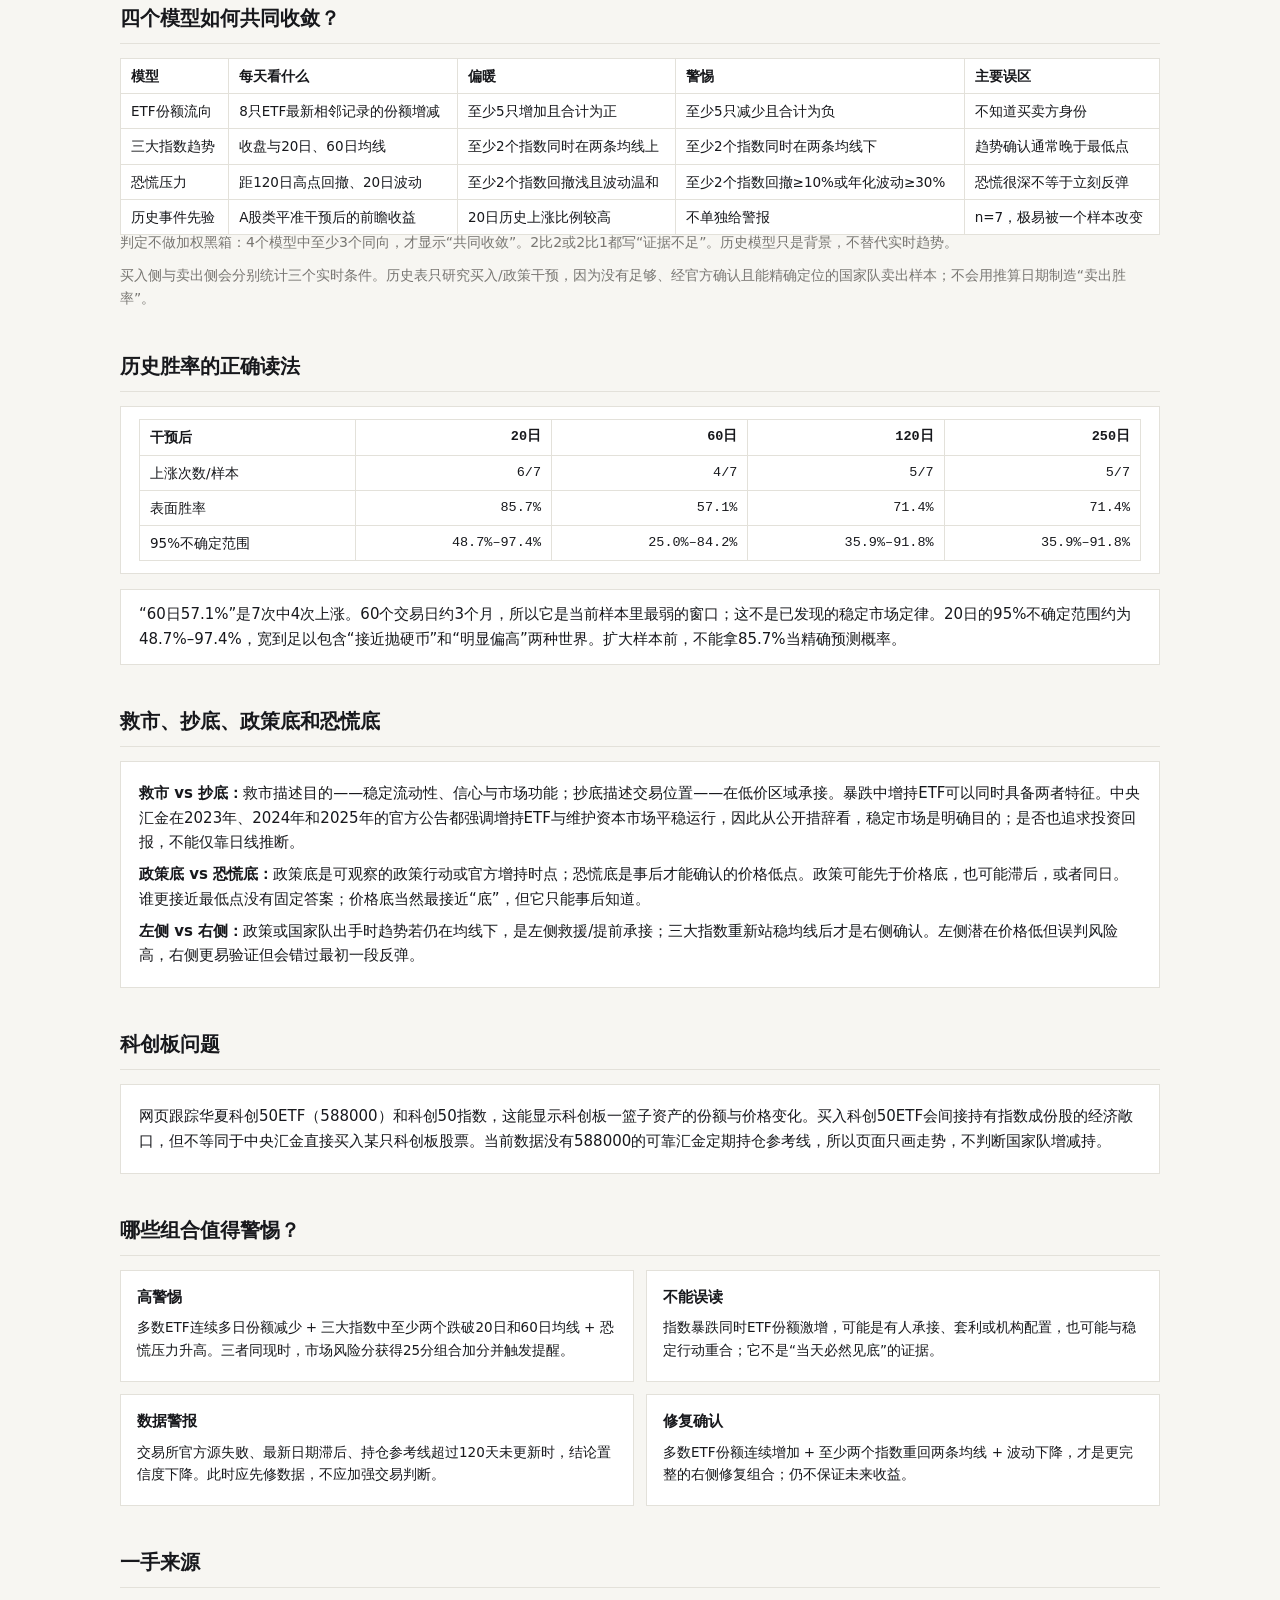
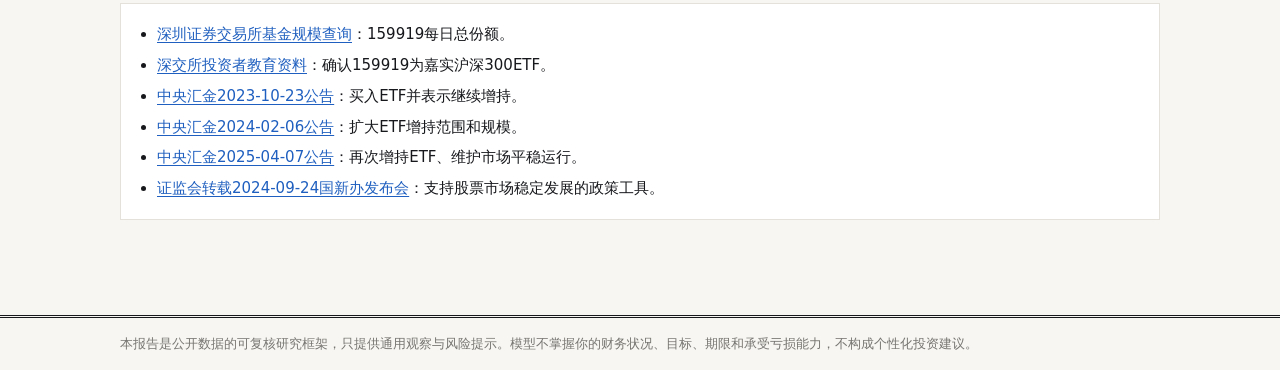
==== commit 540e680c: "Add Huijin-period ETF share signals" ====
--- a/report.html
+++ b/report.html
@@ -41,7 +41,7 @@
   <section aria-labelledby="r-scope">
     <h2 id="r-scope">数据口径</h2>
     <div class="report-prose">
-      <p>嘉实沪深300ETF（159919）是深交所上市基金。脚本读取深交所“基金规模”报表中的每日总份额字段；深交所也明确159919是嘉实沪深300ETF。上交所ETF使用交易所规模披露并优先用同日单位净值反推份额。</p>
+      <p>嘉实沪深300ETF（159919）是深交所上市基金。脚本读取深交所“基金规模”报表中的每日总份额字段；上交所ETF直接读取交易所ETF规模报表中的每日总份额（TOT_VOL），不再以基金成立日或规模/净值反推值作为主数据。</p>
       <p><strong>最重要的限制：</strong>每日总份额是全市场所有持有人的合计，不是中央汇金逐日持仓。汇金持仓只在基金定期报告中离散披露，因此两次报告之间只能观察“市场总份额已低于历史持仓参考线”，不能准确指出汇金在哪一天、以什么价格、卖了多少。</p>
     </div>
   </section>
--- a/assets/style.css
+++ b/assets/style.css
@@ -60,6 +60,19 @@
 .card .v.red { color: var(--red); }
 .chart-grid { display: grid; grid-template-columns: repeat(auto-fit, minmax(440px, 1fr)); gap: 16px; }
 .chart-grid.one-col { grid-template-columns: 1fr; }
+.signal-summary {
+  margin: 0 0 14px; padding: 12px 15px; background: var(--surface);
+  border: 1px solid var(--line); border-left: 4px solid var(--blue); font-size: 13px;
+}
+.signal-summary p { margin: 3px 0; }
+.signal-summary details { margin: 8px 0; }
+.signal-summary summary { cursor: pointer; color: var(--blue); }
+.signal-summary ul { list-style: none; margin: 8px 0 0; padding: 0; }
+.signal-summary li {
+  display: grid; grid-template-columns: 92px minmax(0, 1fr) auto;
+  gap: 10px; padding: 4px 0; border-top: 1px solid var(--line);
+}
+.signal-summary time { color: var(--muted); font-family: var(--mono); }
 .chart-box {
   min-width: 0; overflow: hidden;
   background: var(--surface); border: 1px solid var(--line); padding: 10px 6px 2px;
@@ -68,7 +81,7 @@
 .chart-box .chart-title .badge { font-family: var(--mono); font-size: 12px; color: var(--red); }
 .chart-meta { display: flex; flex-direction: column; align-items: flex-end; line-height: 1.35; }
 .source-note { color: var(--muted); font-size: 10.5px; white-space: nowrap; }
-.chart { width: 100%; height: 260px; }
+.chart { width: 100%; height: 300px; }
 .chart.tall { height: 340px; }
 .explain-grid, .model-grid { display: grid; grid-template-columns: repeat(2, minmax(0, 1fr)); gap: 12px; }
 .explain-card, .model-card, .star-note, .action-guide, .verdict {
@@ -172,4 +185,6 @@
   .h-note { display: block; margin: 4px 0 0; }
   table.study-table { font-size: 11px; }
   table.study-table th, table.study-table td { padding: 5px 4px; }
+  .signal-summary li { grid-template-columns: 86px 1fr; }
+  .signal-summary li strong { grid-column: 2; }
 }
